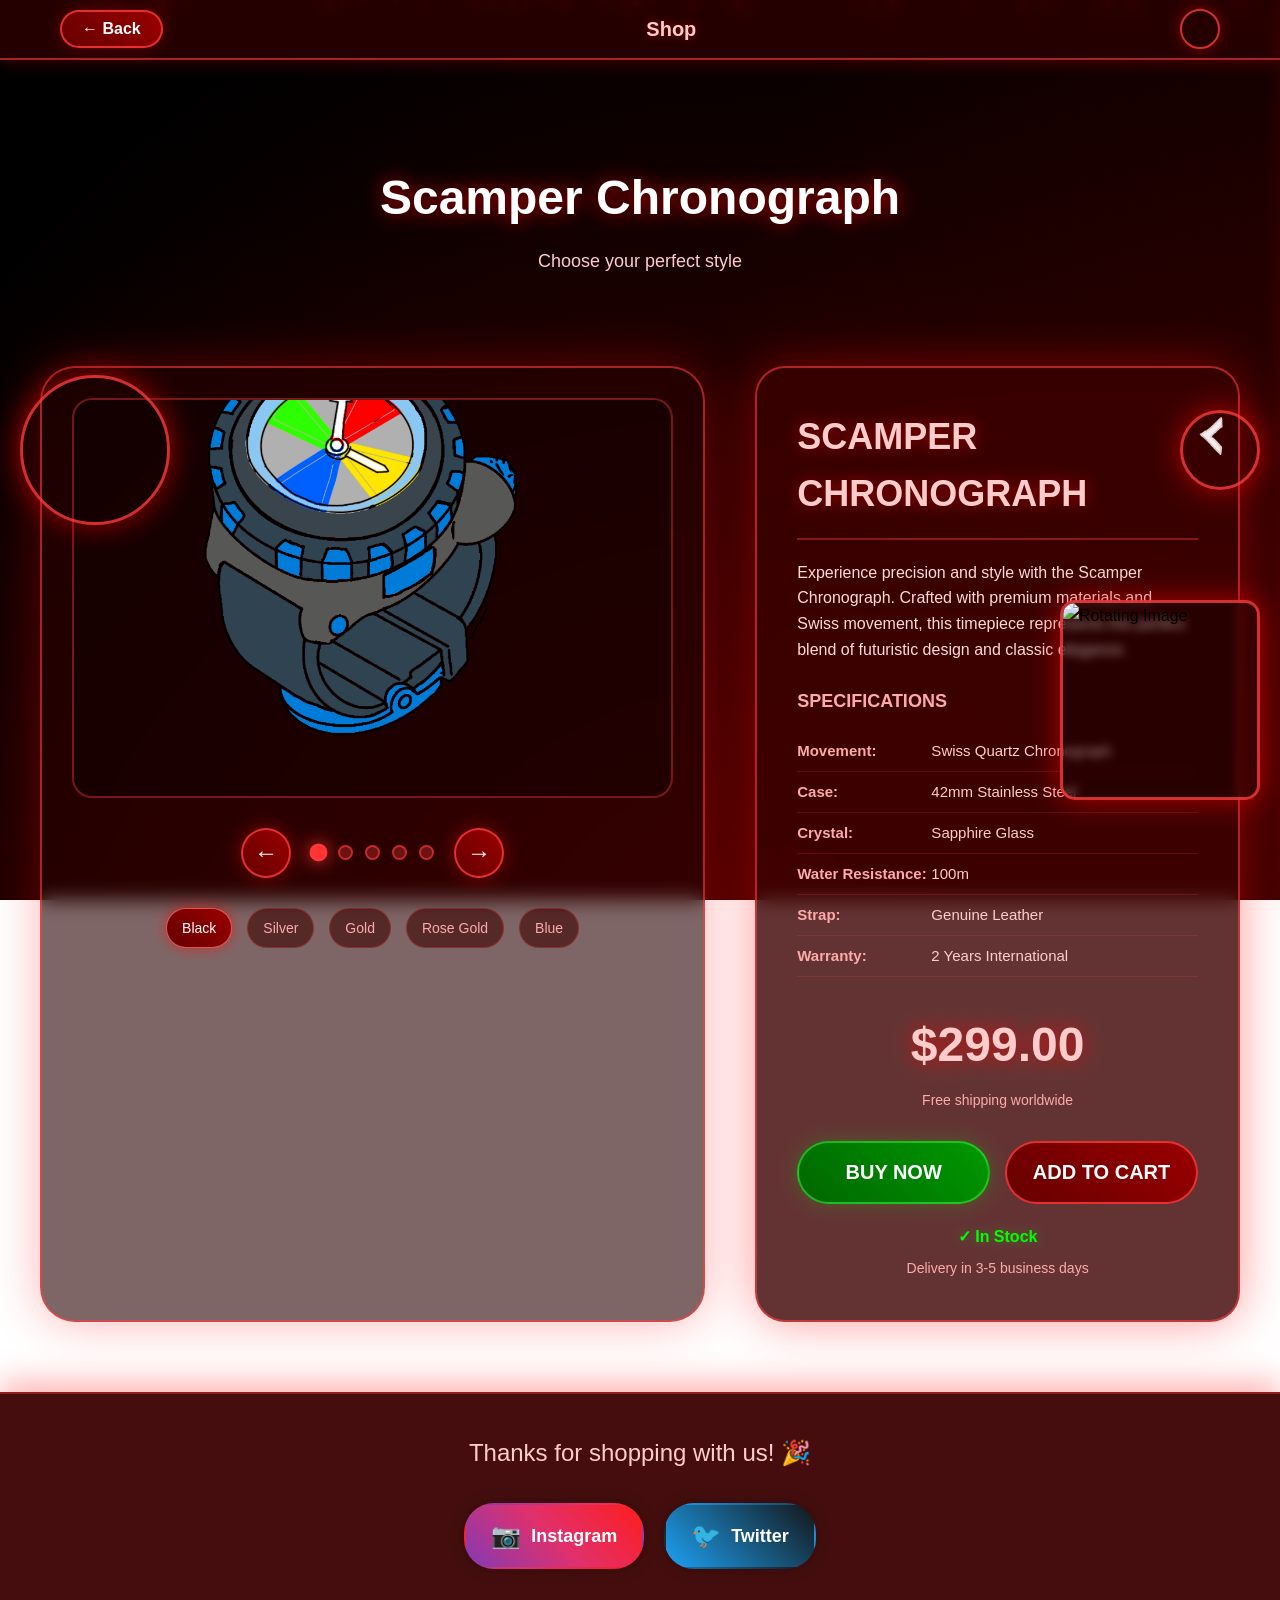
==== shop.html @ 58931683 "WHAT DO YOU MEAN ONLY 24" ====
<!DOCTYPE html>
<html lang="en">
<head>
    <meta charset="UTF-8">
    <meta name="viewport" content="width=device-width, initial-scale=1.0">
    <title>Scamper - Shop</title>
    <link rel="stylesheet" href="style.css">
</head>
<body>
    <!-- Animated Background -->
    <div class="animated-bg">
        <div class="gradient-bg"></div>
        <div class="particles"></div>
    </div>

    <!-- Fixed Top Bar with Back Button and Logo -->
    <div class="top-bar">
        <div class="top-bar-content">
            <button class="back-button" onclick="window.location.href='index.html'">← Back</button>
            <span class="page-title">Shop</span>
            <div class="top-bar-logo">
               
            </div>
        </div>
    </div>

   

    <!-- Right Sidebar Image - Click to Expand -->
    <div class="sidebar-image" onclick="toggleSidebar()">
        <img src="Images/arrow.png" alt="Menu">
        <span class="sidebar-tooltip">Click to expand</span>
    </div>

    <!-- Expanded Sidebar Menu -->
    <div class="sidebar-menu" id="sidebarMenu">
        <div class="sidebar-menu-header">
            <h3>Navigation</h3>
            <button class="close-sidebar" onclick="toggleSidebar()">×</button>
        </div>
        <div class="sidebar-menu-items">
            <button class="menu-item" onclick="navigateToOutlets()">
                <span class="menu-icon">📌</span>
                <span class="menu-text">Outlets</span>
            </button>
            <button class="menu-item" onclick="navigateToShop()">
                <span class="menu-icon">🛒</span>
                <span class="menu-text">Shop</span>
            </button>
            <button class="menu-item" onclick="showComingSoon()">
                <span class="menu-icon">ℹ️</span>
                <span class="menu-text">About</span>
            </button>
            <button class="menu-item" onclick="showComingSoon()">
                <span class="menu-icon">📞</span>
                <span class="menu-text">Contact</span>
            </button>
        </div>
    </div>

    <!-- 3D Model Container - Floating Button -->
    <div id="model-container"></div>

    <!-- Rotating Image Slideshow (Bottom Right) -->
    <div class="rotating-slideshow">
        <img id="rotating-image" src="Images/rotating1.jpg" alt="Rotating Image">
    </div>

    <!-- Shop Header -->
    <div class="shop-header">
        <h1>Scamper Chronograph</h1>
        <p>Choose your perfect style</p>
    </div>

    <!-- Main Product Display - Left Image / Right Info -->
    <div class="product-display">
        <!-- LEFT SIDE: Image Gallery -->
        <div class="product-gallery-left">
            <div class="gallery-container">
                <!-- Main Product Image -->
                <div class="gallery-main-image">
                    <img id="gallery-main-img" src="Images/gay_Watch.png" alt="Scamper Watch">
                </div>
                
                <!-- Gallery Controls -->
                <div class="gallery-controls">
                    <button class="gallery-arrow prev" onclick="prevImage()">←</button>
                    
                    <div class="gallery-dots">
                        <span class="gallery-dot active-dot" onclick="goToImage(1)"></span>
                        <span class="gallery-dot" onclick="goToImage(2)"></span>
                        <span class="gallery-dot" onclick="goToImage(3)"></span>
                        <span class="gallery-dot" onclick="goToImage(4)"></span>
                        <span class="gallery-dot" onclick="goToImage(5)"></span>
                    </div>
                    
                    <button class="gallery-arrow next" onclick="nextImage()">→</button>
                </div>
                
                <!-- Color Labels -->
                <div class="gallery-labels">
                    <span id="color-label-black" class="color-label active-label">Black</span>
                    <span id="color-label-silver" class="color-label">Silver</span>
                    <span id="color-label-gold" class="color-label">Gold</span>
                    <span id="color-label-rose" class="color-label">Rose Gold</span>
                    <span id="color-label-blue" class="color-label">Blue</span>
                </div>
            </div>
        </div>

        <!-- RIGHT SIDE: Product Information -->
        <div class="product-info-right">
            <h2 class="product-title">SCAMPER CHRONOGRAPH</h2>
            
            <div class="product-description">
                <p>Experience precision and style with the Scamper Chronograph. Crafted with premium materials and Swiss movement, this timepiece represents the perfect blend of futuristic design and classic elegance.</p>
            </div>
            
            <div class="product-specs">
                <h3>SPECIFICATIONS</h3>
                <ul>
                    <li><span class="spec-label">Movement:</span> Swiss Quartz Chronograph</li>
                    <li><span class="spec-label">Case:</span> 42mm Stainless Steel</li>
                    <li><span class="spec-label">Crystal:</span> Sapphire Glass</li>
                    <li><span class="spec-label">Water Resistance:</span> 100m</li>
                    <li><span class="spec-label">Strap:</span> Genuine Leather</li>
                    <li><span class="spec-label">Warranty:</span> 2 Years International</li>
                </ul>
            </div>
            
            <div class="product-price-section">
                <div class="price-tag">$299.00</div>
                <div class="price-note">Free shipping worldwide</div>
            </div>
            
            <div class="product-actions">
                <button class="buy-now-btn" onclick="openPaymentPanel()">BUY NOW</button>
                <button class="add-to-cart-btn" onclick="showComingSoon()">ADD TO CART</button>
            </div>
            
            <div class="product-availability">
                <span class="in-stock">✓ In Stock</span>
                <span class="delivery-estimate">Delivery in 3-5 business days</span>
            </div>
        </div>
    </div>

    <!-- Payment Panel (Hidden by default) -->
    <div id="payment-overlay" class="payment-overlay">
        <div class="payment-panel">
            <div class="payment-header">
                <h2>Enter Payment Details</h2>
                <button class="close-payment" onclick="closePaymentPanel()">×</button>
            </div>
            
            <form id="payment-form" onsubmit="processPayment(event)">
                <div class="form-group">
                    <label for="card-name">Cardholder Name</label>
                    <input type="text" id="card-name" required placeholder="John Doe">
                </div>
                
                <div class="form-group">
                    <label for="card-number">Card Number</label>
                    <input type="text" id="card-number" required placeholder="1234 5678 9012 3456" maxlength="19">
                </div>
                
                <div class="form-row">
                    <div class="form-group half">
                        <label for="expiry">Expiry Date</label>
                        <input type="text" id="expiry" required placeholder="MM/YY" maxlength="5">
                    </div>
                    <div class="form-group half">
                        <label for="cvv">CVV</label>
                        <input type="text" id="cvv" required placeholder="123" maxlength="3">
                    </div>
                </div>
                
                <div class="form-group">
                    <label for="billing-zip">Billing Zip Code</label>
                    <input type="text" id="billing-zip" required placeholder="12345">
                </div>
                
                <div class="payment-product-summary">
                    <p><strong>Product:</strong> Scamper Chronograph</p>
                    <p><strong>Color:</strong> <span id="payment-color">Black</span></p>
                    <p><strong>Total:</strong> $299.00</p>
                </div>
                
                <button type="submit" class="submit-payment">Complete Purchase</button>
            </form>
            
            <p class="payment-note">Your payment information is secure and encrypted.</p>
        </div>
    </div>

    <!-- Footer with Social Media Links -->
    <div class="footer">
        <p>Thanks for shopping with us! 🎉</p>
        <div class="social-links">
            <a href="https://www.instagram.com/sp_mad?igsh=a2I3ZWRqNGtxem5t" target="_blank" class="social-btn instagram">
                <span class="social-icon">📷</span>
                <span>Instagram</span>
            </a>
            <a href="https://x.com/singaporepoly?s=21" target="_blank" class="social-btn twitter">
                <span class="social-icon">🐦</span>
                <span>Twitter</span>
            </a>
        </div>
    </div>

    <!-- Three.js Libraries -->
    <script src="https://cdnjs.cloudflare.com/ajax/libs/three.js/r128/three.min.js"></script>
    <script src="https://cdn.jsdelivr.net/npm/three@0.128.0/examples/js/controls/OrbitControls.js"></script>

    <!-- Your main script file -->
    <script src="script.js"></script>

    <script>
        // =============================================
        // SHOP PAGE SPECIFIC FUNCTIONS
        // =============================================

        // Image Gallery Data
        const galleryImages = [
            { src: 'Images/gay_Watch.png', color: 'Black', label: 'black' },
            { src: 'Images/purple_watch.png', color: 'Purple', label: 'purple' },
            { src: 'Images/grey_watch.png', color: 'Gold', label: 'gold' },
            { src: 'Images/America_watch.png', color: 'Rose Gold', label: 'rose' },
            { src: 'Images/blue_watch.png', color: 'Blue', label: 'blue' }
        ];
        
        let currentImageIndex = 0;
        let autoRotateInterval;
        
        // Get elements
        const galleryMainImg = document.getElementById('gallery-main-img');
        const galleryDots = document.querySelectorAll('.gallery-dot');
        const colorLabels = document.querySelectorAll('.color-label');
        const paymentColorSpan = document.getElementById('payment-color');
        
        // Update display based on current index
        function updateGalleryDisplay() {
            // Update main image with fade effect
            galleryMainImg.style.opacity = '0';
            setTimeout(() => {
                galleryMainImg.src = galleryImages[currentImageIndex].src;
                galleryMainImg.style.opacity = '1';
            }, 300);
            
            // Update dots
            galleryDots.forEach((dot, index) => {
                if (index === currentImageIndex) {
                    dot.classList.add('active-dot');
                } else {
                    dot.classList.remove('active-dot');
                }
            });
            
            // Update color labels
            colorLabels.forEach((label, index) => {
                if (index === currentImageIndex) {
                    label.classList.add('active-label');
                } else {
                    label.classList.remove('active-label');
                }
            });
            
            // Update payment panel color
            if (paymentColorSpan) {
                paymentColorSpan.textContent = galleryImages[currentImageIndex].color;
            }
        }
        
        // Next image
        function nextImage() {
            stopAutoRotate();
            currentImageIndex = (currentImageIndex + 1) % galleryImages.length;
            updateGalleryDisplay();
            startAutoRotate();
        }
        
        // Previous image
        function prevImage() {
            stopAutoRotate();
            currentImageIndex = (currentImageIndex - 1 + galleryImages.length) % galleryImages.length;
            updateGalleryDisplay();
            startAutoRotate();
        }
        
        // Go to specific image
        function goToImage(index) {
            stopAutoRotate();
            currentImageIndex = index - 1; // Convert to 0-based
            updateGalleryDisplay();
            startAutoRotate();
        }
        
        // Auto-rotate every 3 seconds
        function startAutoRotate() {
            autoRotateInterval = setInterval(() => {
                currentImageIndex = (currentImageIndex + 1) % galleryImages.length;
                updateGalleryDisplay();
            }, 3000);
        }
        
        // Stop auto-rotate (when user interacts)
        function stopAutoRotate() {
            if (autoRotateInterval) {
                clearInterval(autoRotateInterval);
            }
        }
        
        // =============================================
        // ROTATING SLIDESHOW (Bottom Right)
        // =============================================
        const rotatingImages = [
            'Images/gay_Watch.png',
            'Images/America_watch.png',
            'Images/grey_watch.png',
            'Images/blue_watch.png',
            'Images/purple_watch.png'
        ];
        
        let currentRotatingIndex = 0;
        const rotatingElement = document.getElementById('rotating-image');
        
        function rotateBottomImage() {
            currentRotatingIndex = (currentRotatingIndex + 1) % rotatingImages.length;
            if (rotatingElement) {
                rotatingElement.style.opacity = '0';
                setTimeout(() => {
                    rotatingElement.src = rotatingImages[currentRotatingIndex];
                    rotatingElement.style.opacity = '1';
                }, 500);
            }
        }
        
        // Start bottom slideshow
        if (rotatingElement) {
            setInterval(rotateBottomImage, 3000);
        }
        
        // =============================================
        // PAYMENT PANEL FUNCTIONS
        // =============================================
        
        function openPaymentPanel() {
            const overlay = document.getElementById('payment-overlay');
            overlay.style.display = 'flex';
            setTimeout(() => {
                overlay.style.opacity = '1';
            }, 10);
            stopAutoRotate(); // Pause auto-rotate when panel is open
        }

        function closePaymentPanel() {
            const overlay = document.getElementById('payment-overlay');
            overlay.style.opacity = '0';
            setTimeout(() => {
                overlay.style.display = 'none';
            }, 300);
            startAutoRotate(); // Resume auto-rotate when panel closes
        }

        // Process Payment
        function processPayment(event) {
            event.preventDefault();
            
            // Simple validation
            const cardName = document.getElementById('card-name').value;
            const cardNumber = document.getElementById('card-number').value;
            const expiry = document.getElementById('expiry').value;
            const cvv = document.getElementById('cvv').value;
            const zip = document.getElementById('billing-zip').value;
            
            if (cardName && cardNumber && expiry && cvv && zip) {
                alert(`Thank you for your purchase! Your ${galleryImages[currentImageIndex].color} Scamper Chronograph has been ordered.`);
                closePaymentPanel();
                document.getElementById('payment-form').reset();
            } else {
                alert('Please fill in all fields.');
            }
        }

        // Close when clicking outside
        document.getElementById('payment-overlay')?.addEventListener('click', function(e) {
            if (e.target === this) {
                closePaymentPanel();
            }
        });

        // Format card number as user types
        document.getElementById('card-number')?.addEventListener('input', function(e) {
            let value = e.target.value.replace(/\s/g, '').replace(/\D/g, '');
            let formattedValue = '';
            
            for (let i = 0; i < value.length; i++) {
                if (i > 0 && i % 4 === 0) {
                    formattedValue += ' ';
                }
                formattedValue += value[i];
            }
            
            e.target.value = formattedValue;
        });

        // Format expiry as MM/YY
        document.getElementById('expiry')?.addEventListener('input', function(e) {
            let value = e.target.value.replace(/\D/g, '');
            if (value.length >= 2) {
                e.target.value = value.slice(0, 2) + '/' + value.slice(2, 4);
            } else {
                e.target.value = value;
            }
        });

        // Initialize gallery
        document.addEventListener('DOMContentLoaded', function() {
            updateGalleryDisplay();
            startAutoRotate();
        });

        // Generate red particles for the animated background
        function createParticles() {
            const particlesContainer = document.querySelector('.particles');
            if (!particlesContainer) return;
            
            particlesContainer.innerHTML = '';
            
            for (let i = 0; i < 60; i++) {
                const particle = document.createElement('div');
                particle.className = 'particle';
                particle.style.left = Math.random() * 100 + '%';
                const size = Math.random() * 10 + 2;
                particle.style.width = size + 'px';
                particle.style.height = size + 'px';
                particle.style.opacity = Math.random() * 0.8 + 0.2;
                particle.style.animationDelay = Math.random() * 20 + 's';
                particle.style.animationDuration = (Math.random() * 20 + 15) + 's';
                particlesContainer.appendChild(particle);
            }
        }
        
        window.addEventListener('load', createParticles);
    </script>
</body>
</html>
---- style.css ----
/* Reset default styles */
* {
    margin: 0;
    padding: 0;
    box-sizing: border-box;
}

body {
    font-family: Arial, sans-serif;
    line-height: 1.6;
    background-color: transparent;
    overflow-x: hidden;
}

/* ===== ANIMATED BACKGROUND ===== */
.animated-bg {
    position: fixed;
    top: 0;
    left: 0;
    width: 100%;
    height: 100%;
    z-index: -2;
    overflow: hidden;
    background-color: #000000;
}

.gradient-bg {
    position: absolute;
    top: 0;
    left: 0;
    width: 100%;
    height: 100%;
    background: radial-gradient(circle at 30% 50%, rgba(139, 0, 0, 0.4) 0%, transparent 50%),
                radial-gradient(circle at 70% 30%, rgba(180, 0, 0, 0.3) 0%, transparent 50%),
                radial-gradient(circle at 20% 80%, rgba(100, 0, 0, 0.5) 0%, transparent 50%),
                radial-gradient(circle at 90% 70%, rgba(150, 0, 0, 0.4) 0%, transparent 50%);
    background-size: 200% 200%;
    animation: gradientShift 20s ease infinite;
    mix-blend-mode: screen;
}

@keyframes gradientShift {
    0% { background-position: 0% 0%, 0% 0%, 0% 0%, 0% 0%; }
    25% { background-position: 20% 30%, 30% 20%, 10% 40%, 40% 10%; }
    50% { background-position: 40% 60%, 60% 40%, 30% 70%, 70% 30%; }
    75% { background-position: 60% 30%, 30% 60%, 50% 20%, 20% 50%; }
    100% { background-position: 0% 0%, 0% 0%, 0% 0%, 0% 0%; }
}

.particles {
    position: absolute;
    top: 0;
    left: 0;
    width: 100%;
    height: 100%;
}

.particle {
    position: absolute;
    background: rgba(255, 30, 30, 0.7);
    border-radius: 50%;
    pointer-events: none;
    animation: floatParticle 18s infinite linear;
    box-shadow: 0 0 15px rgba(255, 0, 0, 0.8);
    filter: blur(1px);
}

@keyframes floatParticle {
    0% {
        transform: translateY(100vh) translateX(0) rotate(0deg);
        opacity: 0;
    }
    10% {
        opacity: 1;
    }
    90% {
        opacity: 1;
    }
    100% {
        transform: translateY(-100vh) translateX(100px) rotate(360deg);
        opacity: 0;
    }
}

/* ===== HERO SECTION ===== */
.hero-image {
    height: 100vh;
    background-image: url('https://via.placeholder.com/1920x1080/330000/ffffff?text=Hero+Image');
    background-position: center;
    background-repeat: no-repeat;
    background-size: cover;
    background-attachment: fixed;
    display: flex;
    align-items: center;
    justify-content: center;
    text-align: center;
    position: relative;
    z-index: 1;
    overflow: hidden;
}

/* Subtle red tint overlay */
.hero-image::before {
    content: '';
    position: absolute;
    top: 0;
    left: 0;
    width: 100%;
    height: 100%;
    background: rgba(139, 0, 0, 0.2);
    z-index: -1;
}

.hero-text {
    color: white;
    text-shadow: 0 0 10px rgba(255, 0, 0, 0.7), 2px 2px 4px rgba(0, 0, 0, 0.5);
    position: relative;
    z-index: 10;
}

.hero-text h1 {
    font-size: 50px;
    margin-bottom: 20px;
    animation: fadeInUp 1.5s ease;
}

.hero-text p {
    font-size: 24px;
    animation: fadeInUp 1.5s ease 0.3s both;
}

/* ===== 3D MODEL CONTAINER ===== */
#model-container {
    position: fixed;
    left: 20px;
    top: 50%;
    transform: translateY(-50%);
    width: 150px;
    height: 150px;
    border-radius: 50%;
    cursor: pointer;
    box-shadow: 0 0 30px rgba(255, 0, 0, 0.6);
    border: 3px solid rgba(255, 60, 60, 0.8);
    transition: all 0.3s ease;
    z-index: 1000;
    pointer-events: auto;
    opacity: 1;
    display: flex;
    align-items: center;
    justify-content: center;
    overflow: hidden;
}

/* Model hint */
.model-hint {
    position: fixed;
    bottom: 20px;
    right: 20px;
    color: rgba(255, 200, 200, 0.9);
    background: rgba(80, 0, 0, 0.7);
    padding: 12px 24px;
    border-radius: 30px;
    font-size: 14px;
    backdrop-filter: blur(5px);
    border: 1px solid rgba(255, 60, 60, 0.5);
    z-index: 100;
    animation: hintPulse 2s infinite;
    pointer-events: none;
    box-shadow: 0 0 20px rgba(255, 0, 0, 0.3);
}

@keyframes hintPulse {
    0% { opacity: 0.7; transform: scale(1); }
    50% { opacity: 1; transform: scale(1.05); }
    100% { opacity: 0.7; transform: scale(1); }
}

/* ===== CONTENT SECTIONS ===== */
.content-section {
    min-height: 60vh;
    display: flex;
    align-items: center;
    justify-content: center;
    padding: 40px 50px;
    background-color: rgba(100, 0, 0, 0.75);
    backdrop-filter: blur(5px);
    gap: 50px;
    opacity: 0;
    transition: opacity 0.8s ease, transform 0.8s ease;
    margin: 30px 40px;
    border-radius: 20px;
    box-shadow: 0 15px 35px rgba(255, 0, 0, 0.4);
    width: calc(100% - 80px);
    max-width: 1200px;
    margin-left: auto;
    margin-right: auto;
    border: 1px solid rgba(255, 50, 50, 0.4);
    position: relative;
    z-index: 2;
}

/* Even sections - positioned left */
.content-section:nth-child(even) {
    background-color: rgba(120, 0, 0, 0.8);
    margin-right: auto;
    margin-left: 40px;
    transform: translateX(-100px);
}

/* Odd sections - positioned right */
.content-section:nth-child(odd) {
    background-color: rgba(90, 0, 0, 0.75);
    margin-left: auto;
    margin-right: 40px;
    transform: translateX(100px);
}

.content-section.visible {
    opacity: 1;
    transform: translateX(0);
}

.content-left, .content-right {
    flex: 1;
    padding: 20px;
}

.content-left img, .content-right img {
    width: 100%;
    height: auto;
    border-radius: 10px;
    box-shadow: 0 10px 30px rgba(255, 0, 0, 0.5);
    transition: transform 0.3s ease;
    border: 2px solid rgba(255, 60, 60, 0.4);
}

.content-left img:hover, .content-right img:hover {
    transform: scale(1.02);
    box-shadow: 0 15px 40px rgba(255, 0, 0, 0.7);
}

.content-left h2, .content-right h2 {
    font-size: 36px;
    margin-bottom: 20px;
    color: #ffcccc;
    text-shadow: 0 0 8px rgba(255, 0, 0, 0.5);
}

.content-left p, .content-right p {
    font-size: 18px;
    color: #ffd9d9;
    margin-bottom: 15px;
}

.scroll-hint {
    color: #ffaaaa;
    font-style: italic;
    margin-top: 20px;
    animation: bounce 2s infinite;
    text-shadow: 0 0 5px rgba(255, 0, 0, 0.5);
}

/* ===== FOOTER ===== */
.footer {
    padding: 60px 20px;
    text-align: center;
    background-color: rgba(60, 0, 0, 0.9);
    backdrop-filter: blur(10px);
    color: #ffcccc;
    font-size: 28px;
    width: 100%;
    margin: 0;
    border-radius: 0;
    border-top: 2px solid rgba(255, 60, 60, 0.4);
    box-shadow: 0 -10px 30px rgba(255, 0, 0, 0.3);
    opacity: 0;
    transform: translateY(30px);
    transition: opacity 0.8s ease, transform 0.8s ease;
    position: relative;
    z-index: 2;
}

.footer.visible {
    opacity: 1;
    transform: translateY(0);
}

.footer::after {
    content: '';
    position: absolute;
    bottom: 0;
    left: 0;
    width: 100%;
    height: 2px;
    background: linear-gradient(90deg, transparent, rgba(255, 0, 0, 0.8), transparent);
    animation: footerGlow 3s infinite;
}

@keyframes footerGlow {
    0% { opacity: 0.3; }
    50% { opacity: 1; }
    100% { opacity: 0.3; }
}

/* ===== POPUP STYLES ===== */
#popup-overlay {
    font-family: Arial, sans-serif;
}

#delivery-form input:focus {
    outline: none;
    border-color: #ff3333;
    box-shadow: 0 0 15px rgba(255, 0, 0, 0.5);
    background-color: rgba(40, 0, 0, 0.9);
}

#delivery-form button:hover {
    background: linear-gradient(45deg, #880000, #bb0000);
    transform: scale(1.02);
    box-shadow: 0 0 20px rgba(255, 0, 0, 0.5);
}

#delivery-form button:active {
    transform: scale(0.98);
}

/* ===== ANIMATIONS ===== */
@keyframes fadeInUp {
    from {
        opacity: 0;
        transform: translateY(30px);
    }
    to {
        opacity: 1;
        transform: translateY(0);
    }
}

@keyframes bounce {
    0%, 20%, 50%, 80%, 100% { transform: translateY(0); }
    40% { transform: translateY(-10px); }
    60% { transform: translateY(-5px); }
}

/* ===== FIXED TOP BAR ===== */
.top-bar {
    position: fixed;
    top: 0;
    left: 0;
    width: 100%;
    height: 60px;
    background-color: rgba(40, 0, 0, 0.9);
    backdrop-filter: blur(10px);
    border-bottom: 2px solid rgba(255, 60, 60, 0.6);
    box-shadow: 0 0 20px rgba(255, 0, 0, 0.3);
    z-index: 1500;
    display: flex;
    align-items: center;
}

.top-bar-content {
    width: 100%;
    max-width: 1200px;
    margin: 0 auto;
    padding: 0 20px;
    display: flex;
    justify-content: space-between;
    align-items: center;
    color: #ffcccc;
}

.page-title {
    font-size: 20px;
    font-weight: bold;
    text-shadow: 0 0 10px rgba(255, 0, 0, 0.5);
}

.back-button {
    background: linear-gradient(45deg, #660000, #990000);
    color: white;
    border: 2px solid rgba(255, 60, 60, 0.8);
    padding: 8px 20px;
    border-radius: 25px;
    font-size: 16px;
    cursor: pointer;
    transition: all 0.3s ease;
    font-weight: bold;
    box-shadow: 0 0 15px rgba(255, 0, 0, 0.3);
}

.back-button:hover {
    transform: scale(1.05);
    box-shadow: 0 0 25px rgba(255, 0, 0, 0.6);
    background: linear-gradient(45deg, #880000, #bb0000);
}

.back-button:active {
    transform: scale(0.95);
}

/* ===== RIGHT SIDEBAR IMAGE ===== */
.sidebar-image {
    position: fixed;
    right: 20px;
    top: 50%;
    transform: translateY(-50%);
    width: 80px;
    height: 80px;
    border-radius: 50%;
    overflow: hidden;
    cursor: pointer;
    z-index: 1600;
    border: 3px solid rgba(255, 60, 60, 0.8);
    box-shadow: 0 0 30px rgba(255, 0, 0, 0.6);
    transition: all 0.3s ease;
}

.sidebar-image:hover {
    transform: translateY(-50%) scale(1.1);
    box-shadow: 0 0 40px rgba(255, 0, 0, 0.9);
    border-color: rgba(255, 100, 100, 1);
}

.sidebar-image img {
    width: 100%;
    height: 100%;
    object-fit: cover;
}

.sidebar-tooltip {
    position: absolute;
    right: 100px;
    top: 50%;
    transform: translateY(-50%);
    background: linear-gradient(45deg, #660000, #990000);
    color: white;
    padding: 8px 15px;
    border-radius: 20px;
    font-size: 14px;
    white-space: nowrap;
    border: 2px solid rgba(255, 60, 60, 0.8);
    box-shadow: 0 0 20px rgba(255, 0, 0, 0.4);
    opacity: 0;
    transition: opacity 0.3s ease;
    pointer-events: none;
}

.sidebar-image:hover .sidebar-tooltip {
    opacity: 1;
}

/* ===== EXPANDED SIDEBAR MENU ===== */
.sidebar-menu {
    position: fixed;
    right: -300px;
    top: 0;
    width: 280px;
    height: 100vh;
    background-color: rgba(40, 0, 0, 0.95);
    backdrop-filter: blur(10px);
    border-left: 2px solid rgba(255, 60, 60, 0.6);
    box-shadow: -5px 0 30px rgba(255, 0, 0, 0.4);
    z-index: 1700;
    transition: right 0.3s ease;
    display: flex;
    flex-direction: column;
}

.sidebar-menu.open {
    right: 0;
}

.sidebar-menu-header {
    padding: 20px;
    border-bottom: 1px solid rgba(255, 60, 60, 0.4);
    display: flex;
    justify-content: space-between;
    align-items: center;
}

.sidebar-menu-header h3 {
    color: #ffcccc;
    font-size: 24px;
    text-shadow: 0 0 10px rgba(255, 0, 0, 0.5);
}

.close-sidebar {
    background: none;
    border: none;
    color: #ffcccc;
    font-size: 32px;
    cursor: pointer;
    transition: all 0.3s ease;
    width: 40px;
    height: 40px;
    display: flex;
    align-items: center;
    justify-content: center;
    border-radius: 50%;
}

.close-sidebar:hover {
    background-color: rgba(255, 60, 60, 0.3);
    transform: scale(1.1);
}

.sidebar-menu-items {
    padding: 20px;
    display: flex;
    flex-direction: column;
    gap: 15px;
}

.menu-item {
    background: linear-gradient(45deg, #550000, #770000);
    color: white;
    border: 2px solid rgba(255, 60, 60, 0.6);
    padding: 15px 20px;
    border-radius: 10px;
    font-size: 18px;
    cursor: pointer;
    transition: all 0.3s ease;
    display: flex;
    align-items: center;
    gap: 15px;
    font-weight: bold;
    box-shadow: 0 0 15px rgba(255, 0, 0, 0.3);
}

.menu-item:hover {
    transform: translateX(-10px);
    background: linear-gradient(45deg, #770000, #990000);
    box-shadow: 0 0 25px rgba(255, 0, 0, 0.6);
    border-color: rgba(255, 100, 100, 0.8);
}

.menu-icon {
    font-size: 24px;
}

/* ===== OUTLETS PAGE STYLES ===== */
.outlets-header {
    text-align: center;
    padding: 100px 20px 40px;
    color: white;
    margin-top: 60px;
}

.outlets-header h1 {
    font-size: 48px;
    margin-bottom: 15px;
    text-shadow: 0 0 20px rgba(255, 0, 0, 0.7);
}

.outlets-header p {
    font-size: 18px;
    color: #ffcccc;
}

.outlets-grid {
    display: grid;
    grid-template-columns: repeat(auto-fit, minmax(350px, 1fr));
    gap: 30px;
    padding: 40px;
    max-width: 1400px;
    margin: 0 auto;
}

.outlet-card {
    background: rgba(60, 0, 0, 0.85);
    backdrop-filter: blur(10px);
    border: 2px solid rgba(255, 60, 60, 0.6);
    border-radius: 20px;
    overflow: hidden;
    cursor: pointer;
    transition: all 0.3s ease;
    box-shadow: 0 0 30px rgba(255, 0, 0, 0.3);
}

.outlet-card:hover {
    transform: translateY(-10px);
    box-shadow: 0 0 50px rgba(255, 0, 0, 0.6);
    border-color: rgba(255, 100, 100, 0.8);
}

.outlet-image {
    width: 100%;
    height: 250px;
    overflow: hidden;
    border-bottom: 2px solid rgba(255, 60, 60, 0.4);
}

.outlet-image img {
    width: 100%;
    height: 100%;
    object-fit: cover;
    transition: transform 0.5s ease;
}

.outlet-card:hover .outlet-image img {
    transform: scale(1.1);
}

.outlet-info {
    padding: 25px;
    color: #ffcccc;
}

.outlet-info h3 {
    font-size: 24px;
    margin-bottom: 10px;
    color: #ffaaaa;
}

.outlet-address {
    font-size: 16px;
    margin-bottom: 15px;
    color: #ffaaaa;
    opacity: 0.9;
}

.outlet-details {
    display: flex;
    gap: 10px;
    margin-bottom: 20px;
    flex-wrap: wrap;
}

.detail-badge {
    background: rgba(100, 0, 0, 0.8);
    padding: 5px 12px;
    border-radius: 20px;
    font-size: 14px;
    border: 1px solid rgba(255, 60, 60, 0.6);
    color: #ffaaaa;
}

.map-button {
    background: linear-gradient(45deg, #660000, #990000);
    color: white;
    border: 2px solid rgba(255, 60, 60, 0.8);
    padding: 12px 25px;
    border-radius: 25px;
    font-size: 16px;
    cursor: pointer;
    transition: all 0.3s ease;
    width: 100%;
    font-weight: bold;
}

.map-button:hover {
    background: linear-gradient(45deg, #880000, #bb0000);
    transform: scale(1.02);
    box-shadow: 0 0 20px rgba(255, 0, 0, 0.5);
}

/* ===== OUTLETS HERO SECTION (for slider version if needed) ===== */
.outlets-hero {
    height: 40vh;
    display: flex;
    flex-direction: column;
    align-items: center;
    justify-content: center;
    text-align: center;
    color: white;
    margin-top: 60px;
    position: relative;
    z-index: 1;
}

.outlets-hero h1 {
    font-size: 48px;
    margin-bottom: 20px;
    text-shadow: 0 0 20px rgba(255, 0, 0, 0.7);
    animation: fadeInUp 1.5s ease;
}

.outlets-hero p {
    font-size: 20px;
    color: #ffcccc;
    text-shadow: 0 0 10px rgba(255, 0, 0, 0.5);
}

/* ===== IMAGE SLIDER (keeping for compatibility) ===== */
.slider-container {
    max-width: 1000px;
    margin: 50px auto;
    padding: 20px;
    position: relative;
    z-index: 2;
}

.slider {
    position: relative;
    width: 100%;
    height: 600px;
    overflow: hidden;
    border-radius: 20px;
    border: 3px solid rgba(255, 60, 60, 0.6);
    box-shadow: 0 0 40px rgba(255, 0, 0, 0.4);
    background-color: rgba(0, 0, 0, 0.5);
}

.slide {
    position: absolute;
    top: 0;
    left: 0;
    width: 100%;
    height: 100%;
    opacity: 0;
    transition: opacity 0.5s ease;
    cursor: pointer;
}

.slide.active {
    opacity: 1;
}

.slide img {
    width: 100%;
    height: 100%;
    object-fit: cover;
    transition: transform 0.3s ease;
}

.slide:hover img {
    transform: scale(1.05);
}

.slide-caption {
    position: absolute;
    bottom: 0;
    left: 0;
    right: 0;
    padding: 30px;
    background: linear-gradient(transparent, rgba(40, 0, 0, 0.9));
    color: white;
    text-align: center;
}

.slide-caption h3 {
    font-size: 28px;
    margin-bottom: 10px;
    color: #ffcccc;
    text-shadow: 0 0 10px rgba(255, 0, 0, 0.7);
}

.slide-caption p {
    font-size: 16px;
    color: #ffaaaa;
}

.slider-arrow {
    position: absolute;
    top: 50%;
    transform: translateY(-50%);
    width: 50px;
    height: 50px;
    background: linear-gradient(45deg, #660000, #990000);
    border: 2px solid rgba(255, 60, 60, 0.8);
    border-radius: 50%;
    color: white;
    font-size: 24px;
    cursor: pointer;
    z-index: 10;
    transition: all 0.3s ease;
    box-shadow: 0 0 20px rgba(255, 0, 0, 0.4);
}

.slider-arrow:hover {
    transform: translateY(-50%) scale(1.1);
    box-shadow: 0 0 30px rgba(255, 0, 0, 0.7);
}

.slider-arrow.prev {
    left: -25px;
}

.slider-arrow.next {
    right: -25px;
}

.slider-dots {
    display: flex;
    justify-content: center;
    gap: 15px;
    margin-top: 25px;
}

.dot {
    width: 15px;
    height: 15px;
    border-radius: 50%;
    background-color: rgba(255, 60, 60, 0.4);
    border: 2px solid rgba(255, 60, 60, 0.6);
    cursor: pointer;
    transition: all 0.3s ease;
}

.dot:hover {
    transform: scale(1.2);
    background-color: rgba(255, 60, 60, 0.7);
}

.dot.active-dot {
    background-color: #ff3333;
    box-shadow: 0 0 15px #ff3333;
}

/* ===== SIDEBAR TOGGLE BUTTON (keeping for compatibility) ===== */
.sidebar-toggle {
    position: fixed;
    top: 15px;
    left: 20px;
    width: 50px;
    height: 50px;
    background: linear-gradient(45deg, #660000, #990000);
    border: 2px solid rgba(255, 60, 60, 0.8);
    border-radius: 10px;
    display: flex;
    flex-direction: column;
    justify-content: center;
    align-items: center;
    gap: 6px;
    cursor: pointer;
    z-index: 1600;
    transition: all 0.3s ease;
    box-shadow: 0 0 20px rgba(255, 0, 0, 0.4);
}

.sidebar-toggle:hover {
    transform: scale(1.1);
    box-shadow: 0 0 30px rgba(255, 0, 0, 0.7);
}

.toggle-line {
    width: 25px;
    height: 3px;
    background-color: white;
    border-radius: 3px;
    transition: all 0.3s ease;
}

/* ===== ORIGINAL SIDEBAR (keeping for compatibility) ===== */
.sidebar {
    position: fixed;
    top: 0;
    left: -300px;
    width: 280px;
    height: 100vh;
    background-color: rgba(40, 0, 0, 0.95);
    backdrop-filter: blur(10px);
    border-right: 2px solid rgba(255, 60, 60, 0.6);
    box-shadow: 0 0 30px rgba(255, 0, 0, 0.4);
    z-index: 1700;
    transition: left 0.3s ease;
    display: flex;
    flex-direction: column;
}

.sidebar.open {
    left: 0;
}

.sidebar-header {
    padding: 20px;
    border-bottom: 1px solid rgba(255, 60, 60, 0.4);
    display: flex;
    justify-content: space-between;
    align-items: center;
}

.sidebar-header h3 {
    color: #ffcccc;
    font-size: 24px;
    text-shadow: 0 0 10px rgba(255, 0, 0, 0.5);
}

.close-sidebar {
    background: none;
    border: none;
    color: #ffcccc;
    font-size: 32px;
    cursor: pointer;
    transition: all 0.3s ease;
    width: 40px;
    height: 40px;
    display: flex;
    align-items: center;
    justify-content: center;
    border-radius: 50%;
}

.close-sidebar:hover {
    background-color: rgba(255, 60, 60, 0.3);
    transform: scale(1.1);
}

.sidebar-btn {
    background: linear-gradient(45deg, #550000, #770000);
    color: white;
    border: 2px solid rgba(255, 60, 60, 0.6);
    padding: 15px 20px;
    border-radius: 10px;
    font-size: 18px;
    cursor: pointer;
    transition: all 0.3s ease;
    text-align: left;
    font-weight: bold;
    box-shadow: 0 0 15px rgba(255, 0, 0, 0.3);
}

.sidebar-btn:hover {
    transform: translateX(10px);
    background: linear-gradient(45deg, #770000, #990000);
    box-shadow: 0 0 25px rgba(255, 0, 0, 0.6);
    border-color: rgba(255, 100, 100, 0.8);
}

.sidebar-btn:active {
    transform: translateX(5px) scale(0.98);
}

/* ===== HERO 3D MODEL CONTAINER (NEW - for Watchmodel.js) ===== */
#hero-model-container {
    position: absolute;
    top: 0;
    left: 0;
    width: 100%;
    height: 100%;
    z-index: 5;
    pointer-events: none;
    opacity: 1;
    transition: opacity 0.5s ease;
}

/* Make sure hero text stays above the 3D model */
.hero-text {
    z-index: 10 !important;
    position: relative;
}

/* Optional: Add a subtle vignette effect to make text more readable */
.hero-image::after {
    content: '';
    position: absolute;
    top: 0;
    left: 0;
    width: 100%;
    height: 100%;
    background: radial-gradient(circle at center, transparent 30%, rgba(0, 0, 0, 0.3) 100%);
    z-index: 6;
    pointer-events: none;
}

/* ===== TOP BAR LOGO ===== */
.top-bar-logo {
    width: 40px;
    height: 40px;
    border-radius: 50%;
    overflow: hidden;
    border: 2px solid rgba(255, 60, 60, 0.8);
    box-shadow: 0 0 15px rgba(255, 0, 0, 0.4);
}

.top-bar-logo img {
    width: 100%;
    height: 100%;
    object-fit: cover;
}

/* ===== FLOATING LOGO (Top Right) ===== */
.floating-logo {
    position: fixed;
    top: 70px;
    right: 20px;
    width: 60px;
    height: 60px;
    border-radius: 50%;
    overflow: hidden;
    z-index: 1550;
    border: 3px solid rgba(255, 60, 60, 0.8);
    box-shadow: 0 0 25px rgba(255, 0, 0, 0.6);
    animation: floatLogo 3s ease-in-out infinite;
    background-color: rgba(40, 0, 0, 0.3);
    backdrop-filter: blur(5px);
}

.floating-logo img {
    width: 100%;
    height: 100%;
    object-fit: cover;
}

@keyframes floatLogo {
    0%, 100% {
        transform: translateY(0);
    }
    50% {
        transform: translateY(-5px);
    }
}

/* ===== HERO LOGO BACKGROUND (Translucent) ===== */
.hero-logo-background {
    position: absolute;
    top: 50%;
    left: 50%;
    transform: translate(-50%, -50%);
    width: 80%;
    max-width: 600px;
    opacity: 0.15;
    z-index: -1;
    pointer-events: none;
    animation: rotateSlowly 30s linear infinite;
}

.hero-logo-background img {
    width: 100%;
    height: auto;
    filter: drop-shadow(0 0 30px rgba(255, 0, 0, 0.5));
}

@keyframes rotateSlowly {
    from {
        transform: translate(-50%, -50%) rotate(0deg);
    }
    to {
        transform: translate(-50%, -50%) rotate(360deg);
    }
}

/* ===== SOCIAL MEDIA BUTTONS ===== */
.social-links {
    display: flex;
    justify-content: center;
    gap: 20px;
    margin-top: 30px;
    flex-wrap: wrap;
}

.social-btn {
    display: inline-flex;
    align-items: center;
    gap: 10px;
    padding: 12px 25px;
    border-radius: 30px;
    font-size: 18px;
    font-weight: bold;
    text-decoration: none;
    color: white;
    transition: all 0.3s ease;
    border: 2px solid transparent;
    box-shadow: 0 0 15px rgba(0, 0, 0, 0.3);
}

.social-btn.instagram {
    background: linear-gradient(45deg, #833ab4, #e1306c, #fd1d1d);
}

.social-btn.twitter {
    background: linear-gradient(45deg, #1DA1F2, #14171A);
}

.social-btn:hover {
    transform: translateY(-5px) scale(1.05);
    box-shadow: 0 0 30px rgba(255, 0, 0, 0.6);
    border-color: rgba(255, 255, 255, 0.5);
}

.social-btn:active {
    transform: translateY(0) scale(0.95);
}

.social-icon {
    font-size: 24px;
}

/* Update footer to accommodate social buttons */
.footer {
    padding: 40px 20px;
    text-align: center;
    background-color: rgba(60, 0, 0, 0.95);
    backdrop-filter: blur(10px);
    color: #ffcccc;
    font-size: 24px;
    width: 100%;
    margin: 0;
    border-top: 2px solid rgba(255, 60, 60, 0.4);
    box-shadow: 0 -10px 30px rgba(255, 0, 0, 0.3);
}

.footer p {
    margin-bottom: 20px;
}

/* ===== SHOP PAGE REDESIGNED STYLES ===== */
.shop-header {
    text-align: center;
    padding: 100px 20px 20px;
    color: white;
    margin-top: 60px;
}

.shop-header h1 {
    font-size: 48px;
    margin-bottom: 10px;
    text-shadow: 0 0 20px rgba(255, 0, 0, 0.7);
}

.shop-header p {
    font-size: 18px;
    color: #ffcccc;
}

/* ===== PRODUCT DISPLAY - LEFT/RIGHT LAYOUT ===== */
.product-display {
    display: flex;
    gap: 50px;
    max-width: 1300px;
    margin: 30px auto;
    padding: 40px;
    min-height: 600px;
}

/* ===== LEFT SIDE - IMAGE GALLERY ===== */
.product-gallery-left {
    flex: 1.2;
    background: rgba(40, 0, 0, 0.6);
    backdrop-filter: blur(10px);
    border-radius: 35px;
    border: 2px solid rgba(255, 60, 60, 0.6);
    padding: 30px;
    box-shadow: 0 0 50px rgba(255, 0, 0, 0.3);
}

.gallery-container {
    display: flex;
    flex-direction: column;
    height: 100%;
}

.gallery-main-image {
    width: 100%;
    height: 400px;
    border-radius: 20px;
    overflow: hidden;
    margin-bottom: 30px;
    border: 2px solid rgba(255, 60, 60, 0.4);
    background: rgba(0, 0, 0, 0.3);
}

.gallery-main-image img {
    width: 100%;
    height: 100%;
    object-fit: cover;
    transition: opacity 0.3s ease;
}

.gallery-controls {
    display: flex;
    align-items: center;
    justify-content: center;
    gap: 20px;
    margin-bottom: 20px;
}

.gallery-arrow {
    width: 50px;
    height: 50px;
    border-radius: 50%;
    background: linear-gradient(45deg, #660000, #990000);
    border: 2px solid rgba(255, 60, 60, 0.8);
    color: white;
    font-size: 24px;
    cursor: pointer;
    transition: all 0.3s ease;
    display: flex;
    align-items: center;
    justify-content: center;
    box-shadow: 0 0 20px rgba(255, 0, 0, 0.4);
}

.gallery-arrow:hover {
    transform: scale(1.1);
    box-shadow: 0 0 30px rgba(255, 0, 0, 0.8);
}

.gallery-dots {
    display: flex;
    gap: 12px;
}

.gallery-dot {
    width: 15px;
    height: 15px;
    border-radius: 50%;
    background-color: rgba(255, 60, 60, 0.3);
    border: 2px solid rgba(255, 60, 60, 0.6);
    cursor: pointer;
    transition: all 0.3s ease;
}

.gallery-dot:hover {
    transform: scale(1.2);
    background-color: rgba(255, 60, 60, 0.7);
}

.gallery-dot.active-dot {
    background-color: #ff3333;
    box-shadow: 0 0 15px #ff3333;
    transform: scale(1.2);
}

.gallery-labels {
    display: flex;
    justify-content: center;
    gap: 15px;
    flex-wrap: wrap;
    margin-top: 10px;
}

.color-label {
    padding: 8px 15px;
    border-radius: 20px;
    background: rgba(60, 0, 0, 0.6);
    color: #ffaaaa;
    font-size: 14px;
    border: 1px solid rgba(255, 60, 60, 0.3);
    transition: all 0.3s ease;
}

.color-label.active-label {
    background: linear-gradient(45deg, #660000, #990000);
    color: white;
    border-color: rgba(255, 100, 100, 0.8);
    box-shadow: 0 0 15px rgba(255, 0, 0, 0.5);
}

/* ===== RIGHT SIDE - PRODUCT INFO ===== */
.product-info-right {
    flex: 0.8;
    background: rgba(60, 0, 0, 0.8);
    backdrop-filter: blur(10px);
    border-radius: 30px;
    border: 2px solid rgba(255, 60, 60, 0.6);
    padding: 40px;
    box-shadow: 0 0 50px rgba(255, 0, 0, 0.4);
}

.product-title {
    font-size: 36px;
    color: #ffcccc;
    margin-bottom: 20px;
    text-shadow: 0 0 15px rgba(255, 0, 0, 0.5);
    border-bottom: 2px solid rgba(255, 60, 60, 0.4);
    padding-bottom: 15px;
}

.product-description {
    margin-bottom: 25px;
}

.product-description p {
    color: #ffd9d9;
    line-height: 1.6;
    font-size: 16px;
}

.product-specs {
    margin-bottom: 25px;
}

.product-specs h3 {
    color: #ffaaaa;
    font-size: 18px;
    margin-bottom: 15px;
}

.product-specs ul {
    list-style: none;
    padding: 0;
}

.product-specs li {
    color: #ffcccc;
    padding: 8px 0;
    border-bottom: 1px solid rgba(255, 60, 60, 0.2);
    font-size: 15px;
}

.spec-label {
    color: #ffaaaa;
    font-weight: bold;
    width: 130px;
    display: inline-block;
}

.product-price-section {
    margin: 30px 0;
    text-align: center;
}

.price-tag {
    font-size: 48px;
    color: #ffcccc;
    font-weight: bold;
    text-shadow: 0 0 20px rgba(255, 0, 0, 0.7);
    margin-bottom: 5px;
}

.price-note {
    color: #ffaaaa;
    font-size: 14px;
}

.product-actions {
    display: flex;
    gap: 15px;
    margin-bottom: 20px;
}

.buy-now-btn {
    flex: 1;
    padding: 18px;
    background: linear-gradient(45deg, #006600, #009900);
    color: white;
    border: 2px solid rgba(60, 255, 60, 0.5);
    border-radius: 50px;
    font-size: 20px;
    font-weight: bold;
    cursor: pointer;
    transition: all 0.3s ease;
    box-shadow: 0 0 20px rgba(0, 255, 0, 0.2);
}

.buy-now-btn:hover {
    transform: translateY(-3px) scale(1.02);
    background: linear-gradient(45deg, #008800, #00bb00);
    box-shadow: 0 0 30px rgba(0, 255, 0, 0.4);
}

.add-to-cart-btn {
    flex: 1;
    padding: 18px;
    background: linear-gradient(45deg, #660000, #990000);
    color: white;
    border: 2px solid rgba(255, 60, 60, 0.8);
    border-radius: 50px;
    font-size: 20px;
    font-weight: bold;
    cursor: pointer;
    transition: all 0.3s ease;
}

.add-to-cart-btn:hover {
    transform: translateY(-3px) scale(1.02);
    background: linear-gradient(45deg, #880000, #bb0000);
    box-shadow: 0 0 30px rgba(255, 0, 0, 0.4);
}

.product-availability {
    text-align: center;
}

.in-stock {
    color: #00ff00;
    font-weight: bold;
    display: block;
    margin-bottom: 5px;
    text-shadow: 0 0 10px rgba(0, 255, 0, 0.3);
}

.delivery-estimate {
    color: #ffaaaa;
    font-size: 14px;
}

/* ===== ROTATING SLIDESHOW ===== */
.rotating-slideshow {
    position: fixed;
    bottom: 100px;
    right: 20px;
    width: 200px;
    height: 200px;
    border-radius: 15px;
    overflow: hidden;
    z-index: 900;
    border: 3px solid rgba(255, 60, 60, 0.8);
    box-shadow: 0 0 30px rgba(255, 0, 0, 0.6);
    background-color: rgba(0, 0, 0, 0.3);
    backdrop-filter: blur(5px);
}

.rotating-slideshow img {
    width: 100%;
    height: 100%;
    object-fit: cover;
    transition: opacity 0.5s ease;
}

/* ===== PAYMENT PANEL ===== */
.payment-overlay {
    position: fixed;
    top: 0;
    left: 0;
    width: 100%;
    height: 100%;
    background-color: rgba(0, 0, 0, 0.8);
    backdrop-filter: blur(8px);
    z-index: 3000;
    display: none;
    justify-content: center;
    align-items: center;
    opacity: 0;
    transition: opacity 0.3s ease;
}

.payment-panel {
    background: rgba(40, 0, 0, 0.95);
    backdrop-filter: blur(10px);
    border: 3px solid rgba(255, 60, 60, 0.8);
    border-radius: 30px;
    padding: 40px;
    max-width: 500px;
    width: 90%;
    box-shadow: 0 0 70px rgba(255, 0, 0, 0.6);
}

.payment-header {
    display: flex;
    justify-content: space-between;
    align-items: center;
    margin-bottom: 30px;
    padding-bottom: 20px;
    border-bottom: 2px solid rgba(255, 60, 60, 0.4);
}

.payment-header h2 {
    color: #ffcccc;
    font-size: 28px;
}

.close-payment {
    background: none;
    border: none;
    color: #ffcccc;
    font-size: 40px;
    cursor: pointer;
    transition: all 0.3s ease;
    width: 50px;
    height: 50px;
    display: flex;
    align-items: center;
    justify-content: center;
    border-radius: 50%;
}

.close-payment:hover {
    background-color: rgba(255, 60, 60, 0.3);
    transform: scale(1.1);
}

.form-group {
    margin-bottom: 20px;
}

.form-group label {
    display: block;
    color: #ffaaaa;
    margin-bottom: 8px;
    font-size: 16px;
}

.form-group input {
    width: 100%;
    padding: 15px;
    border-radius: 12px;
    border: 2px solid rgba(255, 60, 60, 0.5);
    background-color: rgba(20, 0, 0, 0.8);
    color: #ffcccc;
    font-size: 16px;
    transition: all 0.3s ease;
}

.form-group input:focus {
    outline: none;
    border-color: #ff3333;
    box-shadow: 0 0 20px rgba(255, 0, 0, 0.5);
    background-color: rgba(40, 0, 0, 0.9);
}

.form-row {
    display: flex;
    gap: 20px;
}

.form-group.half {
    flex: 1;
}

.payment-product-summary {
    background: rgba(60, 0, 0, 0.6);
    padding: 20px;
    border-radius: 15px;
    margin: 30px 0;
    border: 1px solid rgba(255, 60, 60, 0.4);
}

.payment-product-summary p {
    color: #ffcccc;
    font-size: 16px;
    margin: 5px 0;
}

.payment-product-summary strong {
    color: #ffaaaa;
}

.submit-payment {
    width: 100%;
    padding: 18px;
    background: linear-gradient(45deg, #006600, #009900);
    color: white;
    border: 2px solid rgba(60, 255, 60, 0.5);
    border-radius: 50px;
    font-size: 20px;
    font-weight: bold;
    cursor: pointer;
    transition: all 0.3s ease;
}

.submit-payment:hover {
    transform: translateY(-3px) scale(1.02);
    background: linear-gradient(45deg, #008800, #00bb00);
    box-shadow: 0 0 30px rgba(0, 255, 0, 0.4);
}

.payment-note {
    text-align: center;
    color: #888;
    font-size: 12px;
    margin-top: 20px;
}

/* ===== RESPONSIVE DESIGN UPDATES ===== */
@media (max-width: 768px) {
    .top-bar {
        height: 50px;
    }
    
    .page-title {
        font-size: 18px;
    }
    
    .back-button {
        padding: 5px 15px;
        font-size: 14px;
    }
    
    .sidebar-image {
        width: 60px;
        height: 60px;
        right: 10px;
    }
    
    .sidebar-tooltip {
        right: 80px;
        font-size: 12px;
        padding: 5px 10px;
    }
    
    .sidebar-menu {
        width: 240px;
    }
    
    .content-section {
        flex-direction: column;
        text-align: center;
        padding: 30px;
        min-height: auto;
        margin: 20px !important;
        width: calc(100% - 40px);
    }
    
    .content-section:nth-child(even),
    .content-section:nth-child(odd) {
        margin-left: auto;
        margin-right: auto;
        transform: translateY(30px);
    }
    
    .hero-text h1 {
        font-size: 36px;
    }
    
    .hero-text p {
        font-size: 18px;
    }
    
    .outlets-header h1 {
        font-size: 32px;
    }
    
    .outlets-header p {
        font-size: 16px;
    }
    
    .outlets-grid {
        grid-template-columns: 1fr;
        padding: 20px;
        gap: 20px;
    }
    
    .outlet-image {
        height: 200px;
    }
    
    .outlet-info h3 {
        font-size: 20px;
    }
    
    .outlets-hero h1 {
        font-size: 32px;
    }
    
    .outlets-hero p {
        font-size: 16px;
    }
    
    .slider-container {
        padding: 10px;
    }
    
    .slider {
        height: 400px;
    }
    
    .slider-arrow {
        width: 40px;
        height: 40px;
        font-size: 20px;
    }
    
    .slider-arrow.prev {
        left: -10px;
    }
    
    .slider-arrow.next {
        right: -10px;
    }
    
    .slide-caption h3 {
        font-size: 20px;
    }
    
    .slide-caption p {
        font-size: 14px;
    }
    
    .content-left h2, .content-right h2 {
        font-size: 28px;
    }
    
    .scroll-hint {
        display: none;
    }
    
    .footer {
        padding: 40px 20px;
        font-size: 22px;
    }
    
    #model-container {
        width: 100px !important;
        height: 100px !important;
        left: 10px !important;
    }
    
    .sidebar-toggle {
        width: 40px;
        height: 40px;
        top: 10px;
        left: 15px;
    }
    
    .toggle-line {
        width: 20px;
    }
    
    .sidebar {
        width: 240px;
    }
    
    #hero-model-container {
        opacity: 0.8;
    }
    
    .floating-logo {
        width: 45px;
        height: 45px;
        top: 60px;
        right: 10px;
    }
    
    .hero-logo-background {
        width: 90%;
    }
    
    .social-btn {
        padding: 8px 15px;
        font-size: 14px;
    }
    
    .social-icon {
        font-size: 18px;
    }
    
    .top-bar-logo {
        width: 30px;
        height: 30px;
    }
    
    /* Shop page responsive */
    .product-display {
        flex-direction: column;
        padding: 20px;
        gap: 30px;
    }
    
    .shop-header h1 {
        font-size: 32px;
    }
    
    .gallery-main-image {
        height: 300px;
    }
    
    .product-title {
        font-size: 28px;
    }
    
    .price-tag {
        font-size: 36px;
    }
    
    .product-actions {
        flex-direction: column;
    }
    
    .rotating-slideshow {
        width: 120px;
        height: 120px;
        bottom: 80px;
        right: 10px;
    }
    
    .form-row {
        flex-direction: column;
        gap: 0;
    }
    
    .gallery-controls {
        gap: 10px;
    }
    
    .gallery-arrow {
        width: 40px;
        height: 40px;
        font-size: 18px;
    }
    
    .gallery-dot {
        width: 12px;
        height: 12px;
    }
    
    .color-label {
        padding: 5px 10px;
        font-size: 12px;
    }
}
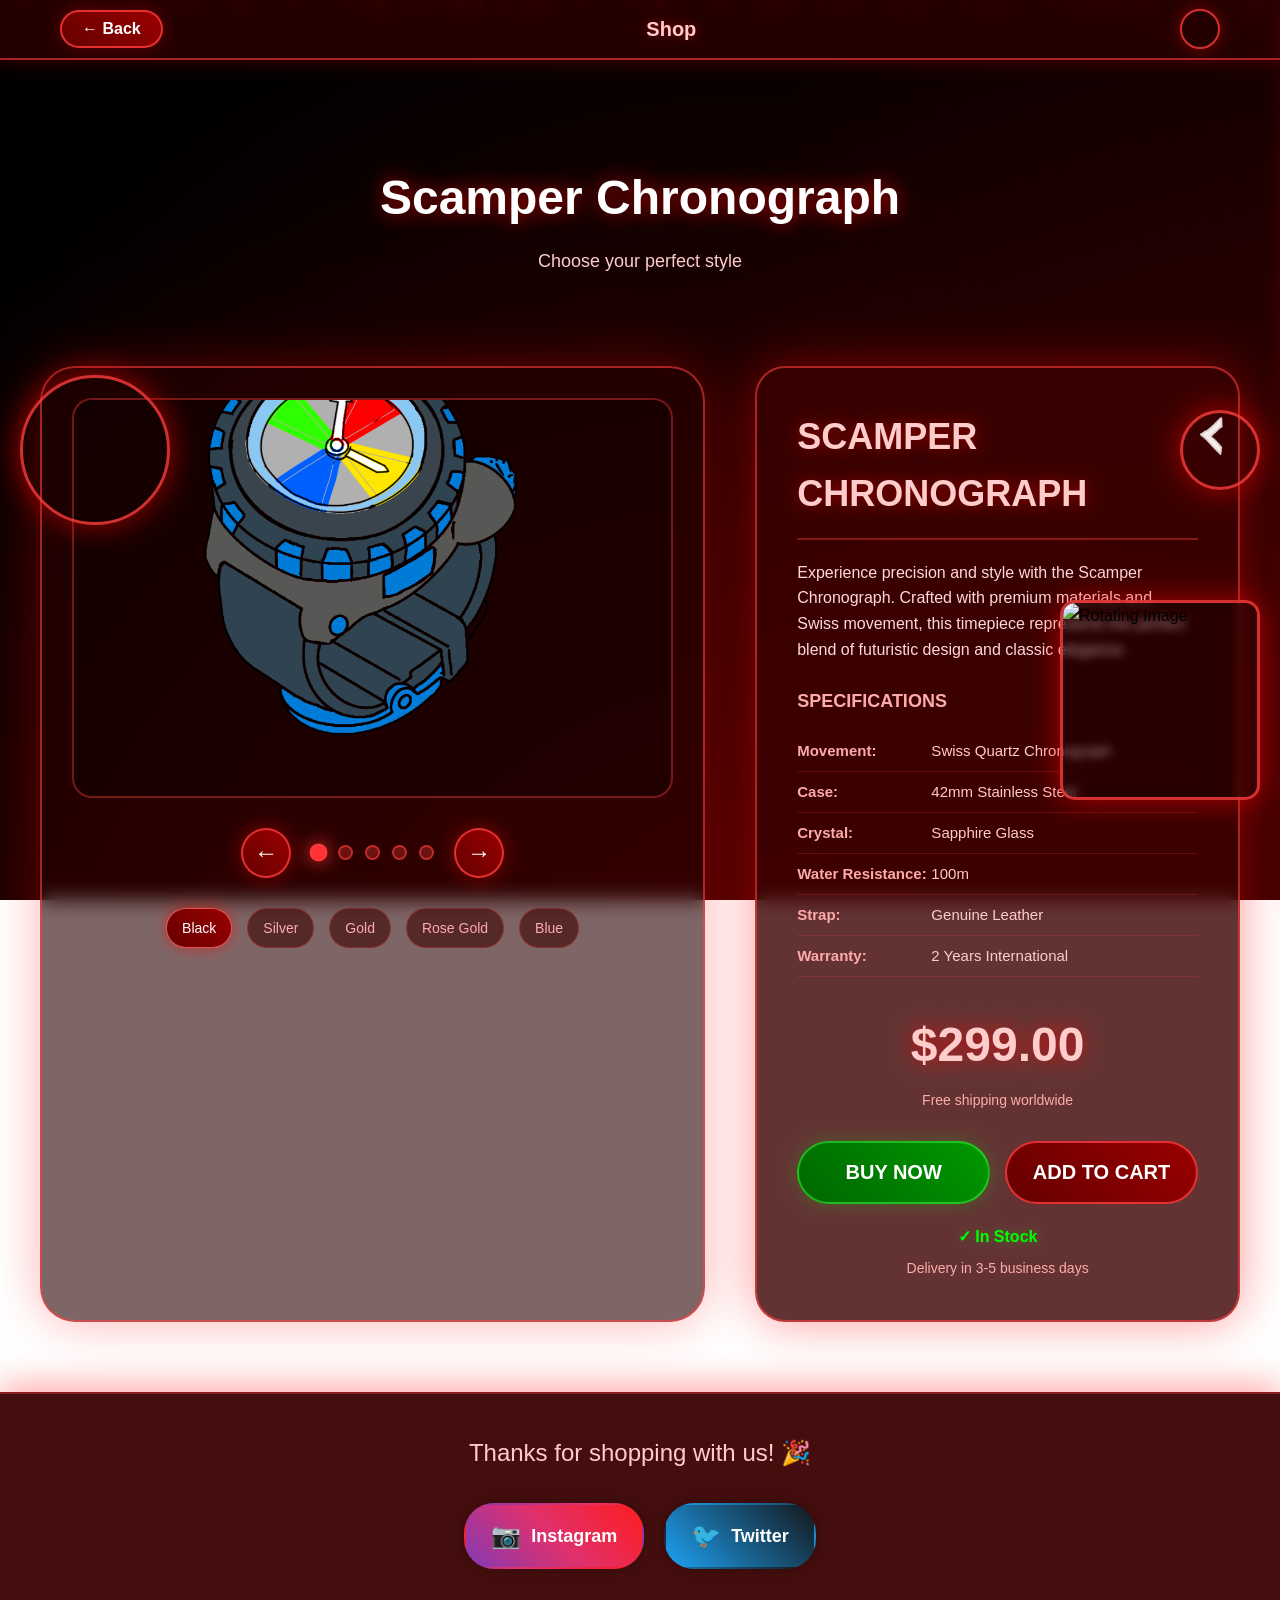
==== commit 15b51ea7: "hello" ====
--- a/shop.html
+++ b/shop.html
@@ -193,7 +193,7 @@
         </div>
     </div>
 
-    <!-- Footer with Social Media Links -->
+    <!-- Footer with Social Media Links  need to check for commit -->
     <div class="footer">
         <p>Thanks for shopping with us! 🎉</p>
         <div class="social-links">
